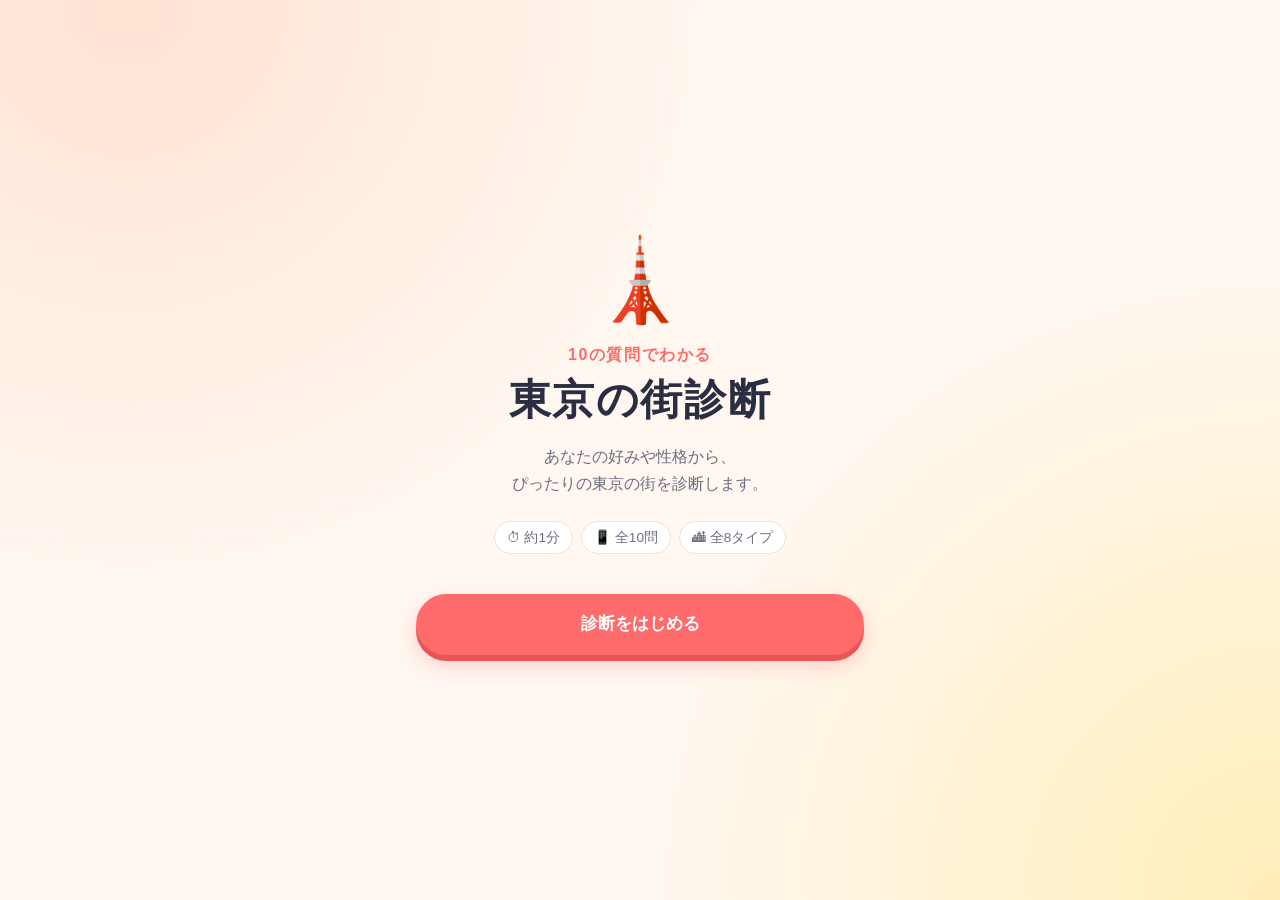
==== index.html @ b7648f15 "Add Tokyo town personality quiz web app Mobile-first quiz (HTML/CSS/JS only): start screen, 10 quest" ====
<!DOCTYPE html>
<html lang="ja">
<head>
  <meta charset="UTF-8">
  <meta name="viewport" content="width=device-width, initial-scale=1, viewport-fit=cover">
  <meta name="theme-color" content="#ff6b6b">
  <meta name="description" content="10問の質問に答えて、あなたにぴったりの東京の街を診断します。">
  <title>東京の街診断</title>
  <link rel="stylesheet" href="style.css">
</head>
<body>
  <main class="app">
    <!-- スタート画面 -->
    <section id="screen-start" class="screen is-active" aria-labelledby="start-title">
      <div class="hero">
        <div class="hero-emoji" aria-hidden="true">🗼</div>
        <p class="hero-sub">10の質問でわかる</p>
        <h1 id="start-title" class="hero-title">東京の街診断</h1>
        <p class="hero-text">
          あなたの好みや性格から、<br>
          ぴったりの東京の街を診断します。
        </p>
        <ul class="hero-tags" aria-label="特徴">
          <li>⏱ 約1分</li>
          <li>📱 全10問</li>
          <li>🏙 全8タイプ</li>
        </ul>
      </div>
      <button id="btn-start" class="btn btn-primary" type="button">診断をはじめる</button>
    </section>

    <!-- 質問画面 -->
    <section id="screen-question" class="screen" aria-live="polite">
      <header class="q-header">
        <button id="btn-back" class="btn-back" type="button" aria-label="前の質問に戻る">←</button>
        <div class="progress">
          <div class="progress-label"><span id="q-number">1</span> / <span id="q-total">10</span></div>
          <div class="progress-bar" role="progressbar" aria-valuemin="0" aria-valuemax="100" aria-valuenow="0">
            <div id="progress-fill" class="progress-fill"></div>
          </div>
        </div>
      </header>
      <div id="q-card" class="q-card">
        <p class="q-label">Q<span id="q-label-num">1</span></p>
        <h2 id="q-text" class="q-text"></h2>
        <div id="q-options" class="q-options"></div>
      </div>
    </section>

    <!-- 診断中画面 -->
    <section id="screen-loading" class="screen" aria-live="polite">
      <div class="loading">
        <div class="loading-train" aria-hidden="true">🚃</div>
        <p class="loading-text">あなたにぴったりの街を<br>探しています…</p>
      </div>
    </section>

    <!-- 結果画面 -->
    <section id="screen-result" class="screen" aria-live="polite">
      <div id="result-card" class="result-card">
        <p class="result-pre">あなたは…</p>
        <div id="result-emoji" class="result-emoji" aria-hidden="true"></div>
        <h2 class="result-type"><span id="result-type"></span>タイプ</h2>
        <p class="result-town-label">おすすめの街</p>
        <p id="result-town" class="result-town"></p>
        <p id="result-catch" class="result-catch"></p>
        <p id="result-desc" class="result-desc"></p>

        <div class="result-block">
          <h3>こんな街</h3>
          <ul id="result-features" class="result-features"></ul>
        </div>

        <div class="result-block">
          <h3>相性のいい街</h3>
          <p id="result-sub" class="result-sub"></p>
        </div>
      </div>

      <div class="result-actions">
        <button id="btn-share" class="btn btn-primary" type="button">結果をシェア</button>
        <button id="btn-retry" class="btn btn-secondary" type="button">もう一度診断する</button>
      </div>
      <p id="share-toast" class="toast" role="status"></p>
    </section>
  </main>

  <script src="data.js"></script>
  <script src="app.js"></script>
</body>
</html>
---- style.css ----
:root {
  --bg: #fff7f0;
  --surface: #ffffff;
  --text: #2b2d42;
  --muted: #6c6f80;
  --primary: #ff6b6b;
  --primary-dark: #e85555;
  --accent: #ffd166;
  --border: #f0e2d6;
  --shadow: 0 8px 24px rgba(43, 45, 66, 0.08);
  --radius: 20px;
  --result-color: #ff6b6b;
}

* {
  box-sizing: border-box;
}

html,
body {
  margin: 0;
  padding: 0;
}

body {
  min-height: 100vh;
  min-height: 100dvh;
  background:
    radial-gradient(circle at 10% 0%, #ffe3d3 0, transparent 40%),
    radial-gradient(circle at 100% 100%, #ffeeb8 0, transparent 40%),
    var(--bg);
  color: var(--text);
  font-family: -apple-system, BlinkMacSystemFont, "Hiragino Sans", "Hiragino Kaku Gothic ProN",
    "Noto Sans JP", "Yu Gothic", Meiryo, sans-serif;
  line-height: 1.7;
  -webkit-font-smoothing: antialiased;
  -webkit-tap-highlight-color: transparent;
}

button {
  font: inherit;
  color: inherit;
}

.app {
  max-width: 480px;
  margin: 0 auto;
  padding: max(20px, env(safe-area-inset-top)) 16px max(24px, env(safe-area-inset-bottom));
  min-height: 100vh;
  min-height: 100dvh;
}

/* ---------- 画面切り替え ---------- */

.screen {
  display: none;
  min-height: calc(100dvh - 44px);
  flex-direction: column;
}

.screen.is-active {
  display: flex;
  animation: fade-in 0.35s ease;
}

@keyframes fade-in {
  from { opacity: 0; }
  to { opacity: 1; }
}

/* ---------- ボタン ---------- */

.btn {
  display: block;
  width: 100%;
  border: none;
  border-radius: 999px;
  padding: 16px 24px;
  font-size: 1.05rem;
  font-weight: 700;
  cursor: pointer;
  transition: transform 0.12s ease, box-shadow 0.12s ease, background 0.2s ease;
}

.btn:active {
  transform: scale(0.97);
}

.btn:focus-visible,
.option:focus-visible,
.btn-back:focus-visible {
  outline: 3px solid var(--accent);
  outline-offset: 2px;
}

.btn-primary {
  background: var(--primary);
  color: #fff;
  box-shadow: 0 6px 0 var(--primary-dark), 0 10px 20px rgba(255, 107, 107, 0.3);
}

.btn-primary:active {
  transform: translateY(4px);
  box-shadow: 0 2px 0 var(--primary-dark), 0 4px 10px rgba(255, 107, 107, 0.3);
}

.btn-secondary {
  background: var(--surface);
  color: var(--text);
  border: 2px solid var(--border);
}

/* ---------- スタート画面 ---------- */

#screen-start {
  justify-content: center;
  gap: 40px;
}

.hero {
  text-align: center;
}

.hero-emoji {
  font-size: 5rem;
  line-height: 1;
  animation: bounce 2.4s ease-in-out infinite;
}

@keyframes bounce {
  0%, 100% { transform: translateY(0); }
  50% { transform: translateY(-10px); }
}

.hero-sub {
  margin: 20px 0 0;
  color: var(--primary);
  font-weight: 700;
  letter-spacing: 0.1em;
}

.hero-title {
  margin: 4px 0 16px;
  font-size: clamp(2rem, 9vw, 2.6rem);
  line-height: 1.3;
  letter-spacing: 0.04em;
}

.hero-text {
  margin: 0;
  color: var(--muted);
}

.hero-tags {
  list-style: none;
  padding: 0;
  margin: 24px 0 0;
  display: flex;
  justify-content: center;
  flex-wrap: wrap;
  gap: 8px;
}

.hero-tags li {
  background: var(--surface);
  border: 1px solid var(--border);
  border-radius: 999px;
  padding: 4px 12px;
  font-size: 0.85rem;
  color: var(--muted);
}

/* ---------- 質問画面 ---------- */

.q-header {
  display: flex;
  align-items: center;
  gap: 12px;
  margin-bottom: 24px;
}

.btn-back {
  flex: none;
  width: 40px;
  height: 40px;
  border-radius: 50%;
  border: 2px solid var(--border);
  background: var(--surface);
  font-size: 1.1rem;
  cursor: pointer;
}

.progress {
  flex: 1;
}

.progress-label {
  font-size: 0.85rem;
  font-weight: 700;
  color: var(--muted);
  text-align: right;
  margin-bottom: 4px;
}

.progress-bar {
  height: 10px;
  background: var(--border);
  border-radius: 999px;
  overflow: hidden;
}

.progress-fill {
  height: 100%;
  width: 0;
  background: linear-gradient(90deg, var(--primary), #ff9f6b);
  border-radius: 999px;
  transition: width 0.4s ease;
}

.q-card {
  background: var(--surface);
  border-radius: var(--radius);
  padding: 24px 20px;
  box-shadow: var(--shadow);
}

.q-card.slide-in {
  animation: slide-in 0.35s ease;
}

@keyframes slide-in {
  from { opacity: 0; transform: translateX(24px); }
  to { opacity: 1; transform: translateX(0); }
}

.q-label {
  margin: 0;
  font-weight: 800;
  font-size: 1.4rem;
  color: var(--primary);
}

.q-text {
  margin: 4px 0 20px;
  font-size: 1.25rem;
  line-height: 1.5;
}

.q-options {
  display: flex;
  flex-direction: column;
  gap: 12px;
}

.option {
  display: flex;
  align-items: center;
  gap: 12px;
  width: 100%;
  min-height: 60px;
  padding: 12px 16px;
  text-align: left;
  background: var(--bg);
  border: 2px solid var(--border);
  border-radius: 16px;
  cursor: pointer;
  opacity: 0;
  animation: option-in 0.3s ease forwards;
  transition: transform 0.12s ease, border-color 0.15s ease, background 0.15s ease;
}

@keyframes option-in {
  from { opacity: 0; transform: translateY(8px); }
  to { opacity: 1; transform: translateY(0); }
}

.option:active {
  transform: scale(0.97);
}

@media (hover: hover) {
  .option:hover {
    border-color: var(--primary);
  }
}

.option.is-selected {
  border-color: var(--primary);
  background: #ffe8e8;
  transform: scale(0.98);
}

.option-emoji {
  flex: none;
  width: 40px;
  height: 40px;
  display: grid;
  place-items: center;
  font-size: 1.5rem;
  background: var(--surface);
  border-radius: 12px;
}

.option-label {
  font-weight: 600;
  line-height: 1.4;
}

/* ---------- 診断中 ---------- */

#screen-loading {
  justify-content: center;
  align-items: center;
}

.loading {
  text-align: center;
  width: 100%;
  overflow: hidden;
}

.loading-train {
  font-size: 3.5rem;
  animation: train 1.4s linear infinite;
}

@keyframes train {
  from { transform: translateX(-140%); }
  to { transform: translateX(140%); }
}

.loading-text {
  margin-top: 16px;
  font-weight: 700;
  color: var(--muted);
}

/* ---------- 結果画面 ---------- */

#screen-result {
  gap: 20px;
}

.result-card {
  position: relative;
  background: var(--surface);
  border-radius: var(--radius);
  padding: 32px 20px 24px;
  box-shadow: var(--shadow);
  text-align: center;
  overflow: hidden;
}

.result-card::before {
  content: "";
  position: absolute;
  top: 0;
  left: 0;
  right: 0;
  height: 8px;
  background: var(--result-color);
}

.result-card.pop-in {
  animation: pop-in 0.5s cubic-bezier(0.2, 1.4, 0.4, 1);
}

@keyframes pop-in {
  from { opacity: 0; transform: scale(0.85); }
  to { opacity: 1; transform: scale(1); }
}

.result-pre {
  margin: 0;
  color: var(--muted);
  font-weight: 700;
}

.result-emoji {
  font-size: 4.5rem;
  line-height: 1.2;
  margin: 8px 0;
}

.result-type {
  margin: 0;
  font-size: clamp(1.5rem, 7vw, 1.9rem);
  line-height: 1.4;
}

.result-type span {
  color: var(--result-color);
}

.result-town-label {
  display: inline-block;
  margin: 20px 0 0;
  padding: 2px 12px;
  border-radius: 999px;
  background: var(--result-color);
  color: #fff;
  font-size: 0.8rem;
  font-weight: 700;
}

.result-town {
  margin: 4px 0 0;
  font-size: 1.6rem;
  font-weight: 800;
  line-height: 1.4;
}

.result-catch {
  margin: 8px 0 0;
  font-weight: 700;
  color: var(--result-color);
}

.result-desc {
  margin: 16px 0 0;
  text-align: left;
  color: var(--text);
}

.result-block {
  margin-top: 20px;
  padding: 16px;
  background: var(--bg);
  border-radius: 14px;
  text-align: left;
}

.result-block h3 {
  margin: 0 0 8px;
  font-size: 0.95rem;
}

.result-features {
  margin: 0;
  padding: 0;
  list-style: none;
}

.result-features li {
  position: relative;
  padding-left: 1.4em;
}

.result-features li::before {
  content: "✔";
  position: absolute;
  left: 0;
  color: var(--result-color);
}

.result-sub {
  margin: 0;
  font-weight: 700;
}

.result-actions {
  display: flex;
  flex-direction: column;
  gap: 12px;
}

.toast {
  position: fixed;
  left: 50%;
  bottom: max(24px, env(safe-area-inset-bottom));
  transform: translate(-50%, 20px);
  margin: 0;
  padding: 10px 20px;
  background: var(--text);
  color: #fff;
  border-radius: 999px;
  font-size: 0.9rem;
  opacity: 0;
  pointer-events: none;
  transition: opacity 0.2s ease, transform 0.2s ease;
}

.toast.is-visible {
  opacity: 1;
  transform: translate(-50%, 0);
}

@media (prefers-reduced-motion: reduce) {
  *,
  *::before,
  *::after {
    animation-duration: 0.01ms !important;
    animation-iteration-count: 1 !important;
    transition-duration: 0.01ms !important;
  }
}
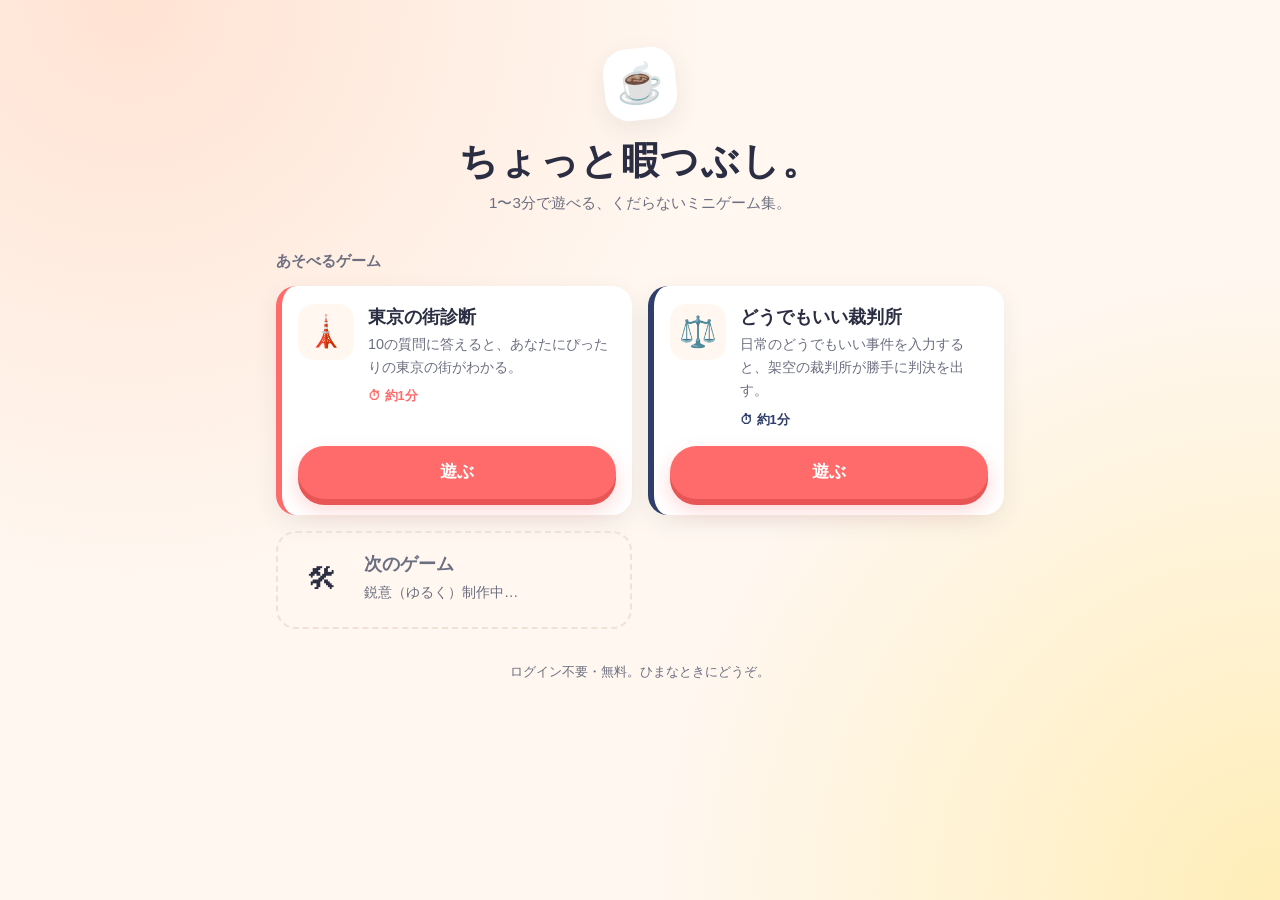
==== commit 0e3d6387: "Turn the site into a minigame collection and add a silly court game Move the Tokyo town quiz unchang" ====
--- a/index.html
+++ b/index.html
@@ -4,88 +4,82 @@
   <meta charset="UTF-8">
   <meta name="viewport" content="width=device-width, initial-scale=1, viewport-fit=cover">
   <meta name="theme-color" content="#ff6b6b">
-  <meta name="description" content="10問の質問に答えて、あなたにぴったりの東京の街を診断します。">
-  <title>東京の街診断</title>
-  <link rel="stylesheet" href="style.css">
+  <meta name="description" content="1〜3分で遊べる、くだらないミニゲーム集。">
+  <title>ちょっと暇つぶし。</title>
+  <link rel="icon" href="data:image/svg+xml,<svg xmlns='http://www.w3.org/2000/svg' viewBox='0 0 100 100'><text y='.9em' font-size='90'>☕</text></svg>">
+  <link rel="stylesheet" href="assets/common.css">
+  <link rel="stylesheet" href="assets/top.css">
 </head>
 <body>
-  <main class="app">
-    <!-- スタート画面 -->
-    <section id="screen-start" class="screen is-active" aria-labelledby="start-title">
-      <div class="hero">
-        <div class="hero-emoji" aria-hidden="true">🗼</div>
-        <p class="hero-sub">10の質問でわかる</p>
-        <h1 id="start-title" class="hero-title">東京の街診断</h1>
-        <p class="hero-text">
-          あなたの好みや性格から、<br>
-          ぴったりの東京の街を診断します。
-        </p>
-        <ul class="hero-tags" aria-label="特徴">
-          <li>⏱ 約1分</li>
-          <li>📱 全10問</li>
-          <li>🏙 全8タイプ</li>
-        </ul>
-      </div>
-      <button id="btn-start" class="btn btn-primary" type="button">診断をはじめる</button>
+  <main class="page">
+    <header class="top-hero">
+      <div class="top-logo" aria-hidden="true">☕</div>
+      <h1 class="top-title">ちょっと暇つぶし。</h1>
+      <p class="top-sub">1〜3分で遊べる、くだらないミニゲーム集。</p>
+    </header>
+
+    <section aria-labelledby="games-title">
+      <h2 id="games-title" class="section-title">あそべるゲーム</h2>
+      <ul id="game-list" class="game-list"></ul>
+      <noscript>
+        <p class="disclaimer">このサイトを遊ぶには JavaScript を有効にしてください。</p>
+      </noscript>
     </section>
 
-    <!-- 質問画面 -->
-    <section id="screen-question" class="screen" aria-live="polite">
-      <header class="q-header">
-        <button id="btn-back" class="btn-back" type="button" aria-label="前の質問に戻る">←</button>
-        <div class="progress">
-          <div class="progress-label"><span id="q-number">1</span> / <span id="q-total">10</span></div>
-          <div class="progress-bar" role="progressbar" aria-valuemin="0" aria-valuemax="100" aria-valuenow="0">
-            <div id="progress-fill" class="progress-fill"></div>
-          </div>
-        </div>
-      </header>
-      <div id="q-card" class="q-card">
-        <p class="q-label">Q<span id="q-label-num">1</span></p>
-        <h2 id="q-text" class="q-text"></h2>
-        <div id="q-options" class="q-options"></div>
-      </div>
-    </section>
-
-    <!-- 診断中画面 -->
-    <section id="screen-loading" class="screen" aria-live="polite">
-      <div class="loading">
-        <div class="loading-train" aria-hidden="true">🚃</div>
-        <p class="loading-text">あなたにぴったりの街を<br>探しています…</p>
-      </div>
-    </section>
-
-    <!-- 結果画面 -->
-    <section id="screen-result" class="screen" aria-live="polite">
-      <div id="result-card" class="result-card">
-        <p class="result-pre">あなたは…</p>
-        <div id="result-emoji" class="result-emoji" aria-hidden="true"></div>
-        <h2 class="result-type"><span id="result-type"></span>タイプ</h2>
-        <p class="result-town-label">おすすめの街</p>
-        <p id="result-town" class="result-town"></p>
-        <p id="result-catch" class="result-catch"></p>
-        <p id="result-desc" class="result-desc"></p>
-
-        <div class="result-block">
-          <h3>こんな街</h3>
-          <ul id="result-features" class="result-features"></ul>
-        </div>
-
-        <div class="result-block">
-          <h3>相性のいい街</h3>
-          <p id="result-sub" class="result-sub"></p>
-        </div>
-      </div>
-
-      <div class="result-actions">
-        <button id="btn-share" class="btn btn-primary" type="button">結果をシェア</button>
-        <button id="btn-retry" class="btn btn-secondary" type="button">もう一度診断する</button>
-      </div>
-      <p id="share-toast" class="toast" role="status"></p>
-    </section>
+    <footer class="top-footer">
+      <p>ログイン不要・無料。ひまなときにどうぞ。</p>
+    </footer>
   </main>
 
-  <script src="data.js"></script>
-  <script src="app.js"></script>
+  <script src="assets/games.js"></script>
+  <script>
+    (() => {
+      const list = document.getElementById("game-list");
+
+      GAMES.forEach((game, i) => {
+        const li = document.createElement("li");
+        li.className = "game-card";
+        li.style.setProperty("--card-color", game.color);
+        li.style.animationDelay = i * 80 + "ms";
+
+        const icon = document.createElement("div");
+        icon.className = "game-icon";
+        icon.setAttribute("aria-hidden", "true");
+        icon.textContent = game.emoji;
+
+        const body = document.createElement("div");
+        body.className = "game-body";
+
+        const title = document.createElement("h3");
+        title.className = "game-title";
+        title.textContent = game.title;
+
+        const desc = document.createElement("p");
+        desc.className = "game-desc";
+        desc.textContent = game.description;
+
+        const meta = document.createElement("p");
+        meta.className = "game-meta";
+        meta.textContent = "⏱ " + game.time;
+
+        const play = document.createElement("a");
+        play.className = "btn btn-primary game-play";
+        play.href = game.href;
+        play.textContent = "遊ぶ";
+        play.setAttribute("aria-label", game.title + "を遊ぶ");
+
+        body.append(title, desc, meta);
+        li.append(icon, body, play);
+        list.appendChild(li);
+      });
+
+      const soon = document.createElement("li");
+      soon.className = "game-card is-soon";
+      soon.innerHTML = '<div class="game-icon" aria-hidden="true">🛠</div>' +
+        '<div class="game-body"><h3 class="game-title">次のゲーム</h3>' +
+        '<p class="game-desc">鋭意（ゆるく）制作中…</p></div>';
+      list.appendChild(soon);
+    })();
+  </script>
 </body>
 </html>
--- a/assets/common.css
+++ b/assets/common.css
@@ -0,0 +1,166 @@
+/* サイト共通のベーススタイル（トップページ・各ゲームで共有） */
+
+:root {
+  --bg: #fff7f0;
+  --surface: #ffffff;
+  --text: #2b2d42;
+  --muted: #6c6f80;
+  --primary: #ff6b6b;
+  --primary-dark: #e85555;
+  --accent: #ffd166;
+  --border: #f0e2d6;
+  --shadow: 0 8px 24px rgba(43, 45, 66, 0.08);
+  --radius: 20px;
+  --font: -apple-system, BlinkMacSystemFont, "Hiragino Sans", "Hiragino Kaku Gothic ProN",
+    "Noto Sans JP", "Yu Gothic", Meiryo, sans-serif;
+}
+
+* {
+  box-sizing: border-box;
+}
+
+html,
+body {
+  margin: 0;
+  padding: 0;
+}
+
+body {
+  min-height: 100vh;
+  min-height: 100dvh;
+  background:
+    radial-gradient(circle at 10% 0%, #ffe3d3 0, transparent 40%),
+    radial-gradient(circle at 100% 100%, #ffeeb8 0, transparent 40%),
+    var(--bg);
+  color: var(--text);
+  font-family: var(--font);
+  line-height: 1.7;
+  -webkit-font-smoothing: antialiased;
+  -webkit-tap-highlight-color: transparent;
+  overflow-wrap: anywhere;
+}
+
+button,
+input,
+textarea {
+  font: inherit;
+  color: inherit;
+}
+
+.page {
+  max-width: 480px;
+  margin: 0 auto;
+  padding: max(16px, env(safe-area-inset-top)) 16px max(32px, env(safe-area-inset-bottom));
+}
+
+/* ---------- サイトナビ（ゲーム一覧へ戻る） ---------- */
+
+.site-nav {
+  display: flex;
+  align-items: center;
+  justify-content: space-between;
+  gap: 8px;
+  margin-bottom: 16px;
+}
+
+.site-nav a {
+  display: inline-flex;
+  align-items: center;
+  gap: 4px;
+  padding: 6px 12px;
+  border-radius: 999px;
+  background: var(--surface);
+  border: 1px solid var(--border);
+  color: var(--muted);
+  font-size: 0.85rem;
+  font-weight: 700;
+  text-decoration: none;
+}
+
+.site-nav a:active {
+  transform: scale(0.97);
+}
+
+/* ---------- ボタン ---------- */
+
+.btn {
+  display: block;
+  width: 100%;
+  border: none;
+  border-radius: 999px;
+  padding: 16px 24px;
+  font-size: 1.05rem;
+  font-weight: 700;
+  text-align: center;
+  text-decoration: none;
+  cursor: pointer;
+  transition: transform 0.12s ease, box-shadow 0.12s ease, background 0.2s ease;
+}
+
+.btn:active {
+  transform: scale(0.97);
+}
+
+.btn:focus-visible,
+.site-nav a:focus-visible {
+  outline: 3px solid var(--accent);
+  outline-offset: 2px;
+}
+
+.btn-primary {
+  background: var(--primary);
+  color: #fff;
+  box-shadow: 0 6px 0 var(--primary-dark), 0 10px 20px rgba(255, 107, 107, 0.3);
+}
+
+.btn-primary:active {
+  transform: translateY(4px);
+  box-shadow: 0 2px 0 var(--primary-dark), 0 4px 10px rgba(255, 107, 107, 0.3);
+}
+
+.btn-secondary {
+  background: var(--surface);
+  color: var(--text);
+  border: 2px solid var(--border);
+}
+
+/* ---------- 注意書き・トースト ---------- */
+
+.disclaimer {
+  margin: 12px 0 0;
+  font-size: 0.75rem;
+  color: var(--muted);
+  text-align: center;
+}
+
+.toast {
+  position: fixed;
+  left: 50%;
+  bottom: max(24px, env(safe-area-inset-bottom));
+  transform: translate(-50%, 20px);
+  margin: 0;
+  padding: 10px 20px;
+  background: var(--text);
+  color: #fff;
+  border-radius: 999px;
+  font-size: 0.9rem;
+  opacity: 0;
+  pointer-events: none;
+  transition: opacity 0.2s ease, transform 0.2s ease;
+  white-space: nowrap;
+}
+
+.toast.is-visible {
+  opacity: 1;
+  transform: translate(-50%, 0);
+}
+
+@media (prefers-reduced-motion: reduce) {
+  *,
+  *::before,
+  *::after {
+    animation-duration: 0.01ms !important;
+    animation-iteration-count: 1 !important;
+    transition-duration: 0.01ms !important;
+  }
+}
--- a/assets/top.css
+++ b/assets/top.css
@@ -0,0 +1,140 @@
+/* トップページ（ゲーム一覧） */
+
+.top-hero {
+  text-align: center;
+  padding: 32px 0 24px;
+}
+
+.top-logo {
+  display: inline-grid;
+  place-items: center;
+  width: 72px;
+  height: 72px;
+  font-size: 2.4rem;
+  background: var(--surface);
+  border-radius: 24px;
+  box-shadow: var(--shadow);
+  transform: rotate(-6deg);
+  animation: wobble 3s ease-in-out infinite;
+}
+
+@keyframes wobble {
+  0%, 100% { transform: rotate(-6deg); }
+  50% { transform: rotate(6deg); }
+}
+
+.top-title {
+  margin: 16px 0 4px;
+  font-size: clamp(1.8rem, 8.5vw, 2.4rem);
+  line-height: 1.3;
+  letter-spacing: 0.04em;
+}
+
+.top-sub {
+  margin: 0;
+  color: var(--muted);
+  font-size: 0.95rem;
+}
+
+.section-title {
+  margin: 8px 0 12px;
+  font-size: 0.95rem;
+  color: var(--muted);
+}
+
+.game-list {
+  list-style: none;
+  margin: 0;
+  padding: 0;
+  display: grid;
+  gap: 16px;
+}
+
+.game-card {
+  --card-color: var(--primary);
+  display: grid;
+  grid-template-columns: 56px 1fr;
+  grid-template-rows: 1fr auto; /* 遊ぶボタンを常にカードの下端にそろえる */
+  gap: 4px 14px;
+  padding: 18px 16px 16px;
+  background: var(--surface);
+  border-radius: var(--radius);
+  box-shadow: var(--shadow);
+  border-left: 6px solid var(--card-color);
+  opacity: 0;
+  animation: card-in 0.4s ease forwards;
+}
+
+@keyframes card-in {
+  from { opacity: 0; transform: translateY(12px); }
+  to { opacity: 1; transform: translateY(0); }
+}
+
+.game-icon {
+  width: 56px;
+  height: 56px;
+  display: grid;
+  place-items: center;
+  font-size: 1.9rem;
+  background: var(--bg);
+  border-radius: 16px;
+}
+
+.game-body {
+  min-width: 0;
+}
+
+.game-title {
+  margin: 0;
+  font-size: 1.15rem;
+  line-height: 1.4;
+}
+
+.game-desc {
+  margin: 4px 0 0;
+  font-size: 0.9rem;
+  color: var(--muted);
+  line-height: 1.6;
+}
+
+.game-meta {
+  margin: 6px 0 0;
+  font-size: 0.8rem;
+  font-weight: 700;
+  color: var(--card-color);
+}
+
+.game-play {
+  grid-column: 1 / -1;
+  margin-top: 12px;
+  padding: 12px 24px;
+}
+
+.game-card.is-soon {
+  border-left-color: var(--border);
+  border: 2px dashed var(--border);
+  box-shadow: none;
+  background: transparent;
+}
+
+.game-card.is-soon .game-title {
+  color: var(--muted);
+}
+
+.top-footer {
+  margin-top: 32px;
+  text-align: center;
+  font-size: 0.8rem;
+  color: var(--muted);
+}
+
+/* PCなど広い画面では2列 */
+@media (min-width: 720px) {
+  .page {
+    max-width: 760px;
+  }
+
+  .game-list {
+    grid-template-columns: 1fr 1fr;
+  }
+}
